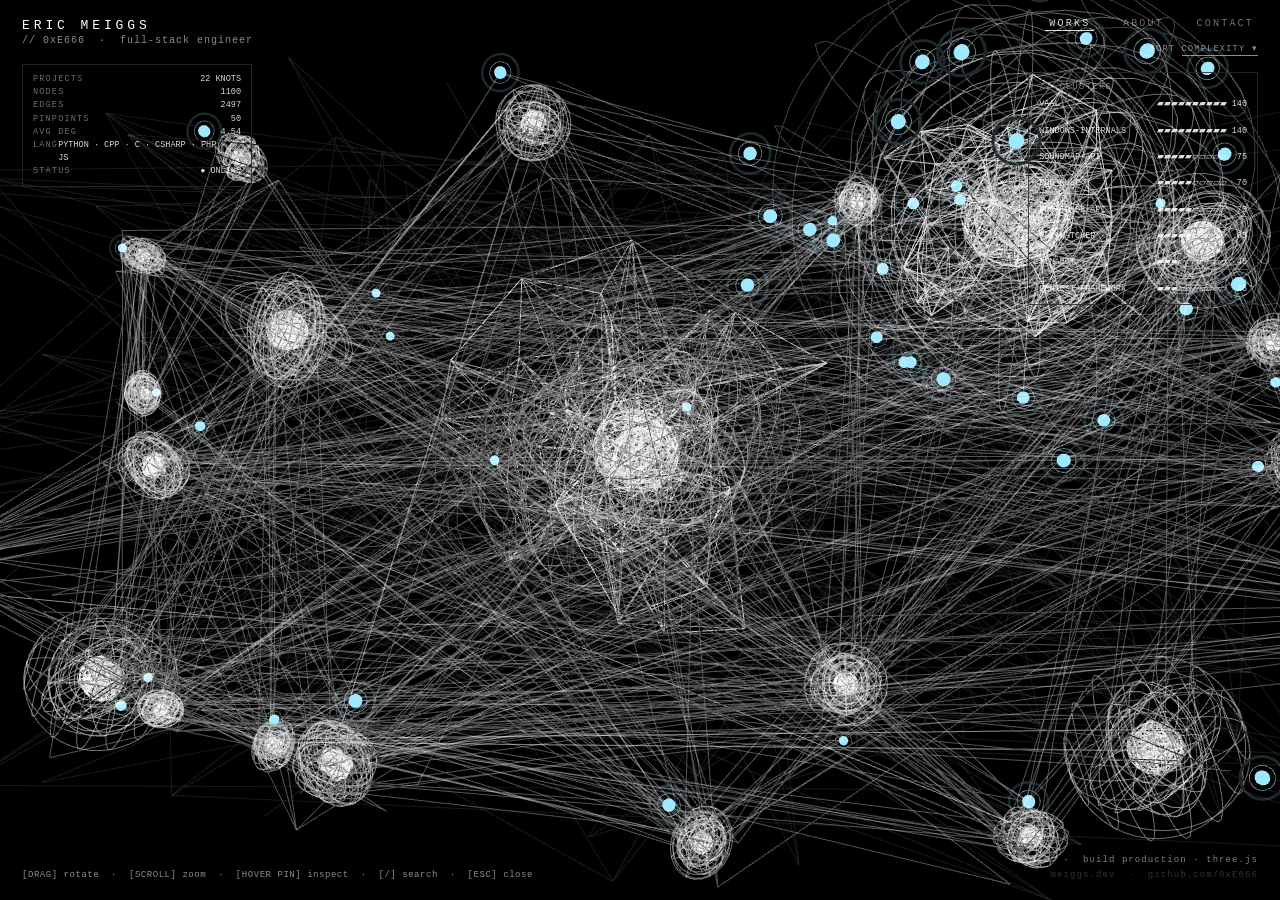
==== index.html @ 9df3b5aa "deploy: every project knot now has a snippet (50 pins, 22/22 coverage)" ====
<!DOCTYPE html>
<html lang="en">
<head>
  <meta charset="UTF-8" />
  <meta name="viewport" content="width=device-width, initial-scale=1.0" />
  <title>Eric Meiggs · 0xE666</title>
  <meta name="description" content="Eric Meiggs — full-stack engineer. Portfolio." />
  <script type="module" crossorigin src="/assets/index-dvigBc58.js"></script>
  <link rel="stylesheet" crossorigin href="/assets/index-BL75gTrv.css">
</head>
<body>
  <canvas id="bridge-canvas"></canvas>
  <div id="hud-root"></div>
  <div id="codepanel-root"></div>
  <div id="overlay-root"></div>
  <div id="fallback" class="fallback" style="display:none">
    <h1 style="font-family:var(--mono); font-size:14px; letter-spacing:0.3em;">ERIC MEIGGS — 0xE666</h1>
    <p style="opacity:0.7;">Your device doesn't support WebGL. Static project list below.</p>
    <table id="fallback-table"></table>
  </div>
</body>
</html>
---- assets/index-BL75gTrv.css ----
:root{--bg: #000;--fg: #fff;--line: #2a2a2a;--dim: rgba(255, 255, 255, .5);--faint: rgba(255, 255, 255, .1);--mono: ui-monospace, "JetBrains Mono", "SF Mono", monospace}*{box-sizing:border-box}html,body{margin:0;padding:0;background:var(--bg);color:var(--fg);font-family:var(--mono);overflow:hidden;height:100%;overscroll-behavior:none}#bridge-canvas{position:fixed;inset:0;display:block;width:100%;height:100%;touch-action:none}.hud{position:absolute;pointer-events:none;color:var(--fg)}.hud .lbl{font-size:9px;letter-spacing:.18em;opacity:.9}.hud .sub{font-size:8px;letter-spacing:.08em;opacity:.45}.hud .num{font-size:8px;opacity:.6;font-feature-settings:"tnum"}.tl{top:18px;left:22px}.tl .name{font-size:13px;letter-spacing:.3em}.tl .handle{font-size:10px;opacity:.55;margin-top:2px;letter-spacing:.1em}.tl .instrument{margin-top:18px;border:1px solid var(--line);padding:8px 10px;width:230px;font-size:8.5px;line-height:1.55;opacity:.85}.tl .instrument .row{display:flex;justify-content:space-between}.tl .instrument .key{opacity:.5;letter-spacing:.14em}.tr{top:18px;right:22px;text-align:right}.tr nav{font-size:10px;letter-spacing:.22em;opacity:.85;pointer-events:auto}.tr nav span,.tr nav b{opacity:.5;cursor:pointer;padding:0 4px}.tr nav b{font-weight:400;opacity:1;border-bottom:1px solid var(--fg);padding-bottom:1px}.tr .sort{font-size:8.5px;opacity:.55;margin-top:14px;letter-spacing:.15em}.tr .sort u{text-decoration:none;border-bottom:1px solid var(--fg);padding-bottom:1px}.tr .stats{margin-top:18px;border:1px solid var(--line);padding:8px 10px;font-size:8.5px;opacity:.85;line-height:1.55;min-width:200px;text-align:left}.bl{bottom:18px;left:22px;font-size:9px;opacity:.55;letter-spacing:.06em;line-height:1.6}.br{bottom:18px;right:22px;font-size:9px;opacity:.5;letter-spacing:.12em;text-align:right;line-height:1.6}.sidelist{position:absolute;right:22px;bottom:60px;border:1px solid var(--line);padding:8px 10px;max-width:260px;font-size:8.5px;opacity:.85;line-height:1.7}.sidelist h4{margin:0 0 6px;font-size:8px;letter-spacing:.22em;opacity:.6;font-weight:400}.sidelist .row{display:flex;justify-content:space-between;gap:10px}.sidelist .row span:last-child{opacity:.5;font-size:8px}.codepanel{position:absolute;left:50%;top:50%;transform:translate(-50%,-50%);width:540px;max-width:calc(100vw - 80px);background:#000000eb;border:1px solid var(--fg);box-shadow:0 0 60px #ffffff0f,inset 0 0 60px #ffffff05;font-size:10px;line-height:1.55;pointer-events:auto;display:none}.codepanel.open{display:block}.codepanel .tabs{display:flex;border-bottom:1px solid var(--line);font-size:8px;letter-spacing:.18em}.codepanel .tab{padding:7px 12px;border-right:1px solid var(--line);opacity:.55;cursor:pointer;user-select:none}.codepanel .tab.active{opacity:1;background:#0a0a0a}.codepanel .head{padding:8px 12px;font-size:8px;letter-spacing:.18em;opacity:.55;border-bottom:1px solid var(--line);display:flex;justify-content:space-between}.codepanel pre{margin:0;padding:10px 14px 12px;font-family:var(--mono);color:#e8e8e8;font-size:10.5px;line-height:1.55;overflow-x:auto;max-height:60vh}.codepanel pre .ln{display:inline-block;width:28px;opacity:.3;user-select:none}.codepanel .footer{border-top:1px solid var(--line);padding:6px 12px;font-size:7.5px;letter-spacing:.18em;opacity:.6;display:flex;justify-content:space-between}.codepanel .token.keyword,.codepanel .token.builtin{color:#9ec5ff}.codepanel .token.class-name,.codepanel .token.constant{color:#c8b3ff}.codepanel .token.function{color:#ffd089}.codepanel .token.string{color:#a8d8a8}.codepanel .token.number{color:#ffb3a8}.codepanel .token.comment{color:#666;font-style:italic}.codepanel .token.operator,.codepanel .token.punctuation{color:#cfcfcf}.slidepanel{position:absolute;top:0;right:0;width:380px;max-width:90vw;height:100%;background:#000000f5;border-left:1px solid var(--line);padding:80px 28px 28px;transform:translate(100%);transition:transform .32s ease;pointer-events:auto;font-size:12px;line-height:1.6;overflow-y:auto}.slidepanel.open{transform:translate(0)}.slidepanel h3{font-size:11px;letter-spacing:.2em;opacity:.55;font-weight:400;margin:0 0 12px}.slidepanel a{color:var(--fg)}.slidepanel .close{position:absolute;top:18px;right:22px;font-size:18px;cursor:pointer;opacity:.6}.search-overlay{position:absolute;top:50%;left:50%;transform:translate(-50%,-50%);width:480px;background:#000;border:1px solid var(--fg);padding:12px;pointer-events:auto;display:none}.search-overlay.open{display:block}.search-overlay input{width:100%;background:transparent;border:0;outline:0;color:var(--fg);font-family:var(--mono);font-size:12px}.search-overlay .results{margin-top:10px;max-height:50vh;overflow-y:auto}.search-overlay .result{padding:6px 8px;cursor:pointer;font-size:10px;opacity:.8;letter-spacing:.05em}.search-overlay .result.active{background:#1a1a1a;opacity:1}.fallback{position:fixed;inset:0;padding:80px 60px;background:#000;color:#fff;font-family:var(--mono);overflow-y:auto}.fallback table{width:100%;border-collapse:collapse;font-size:12px}.fallback th,.fallback td{text-align:left;padding:6px 10px;border-bottom:1px solid var(--line)}.pin-tooltip{position:fixed;pointer-events:none;background:#000000eb;border:1px solid #9ee9ff;color:#9ee9ff;font-family:var(--mono);font-size:9.5px;letter-spacing:.12em;padding:5px 9px;white-space:nowrap;opacity:0;transition:opacity .12s ease;z-index:50}.pin-tooltip.visible{opacity:1}@media (max-width: 720px){.tl .instrument{display:none}.tl .name{font-size:11px}.tl .handle{font-size:9px}.tr .stats,.tr .sort{display:none}.tr nav{font-size:9px;letter-spacing:.18em}.bl{font-size:8.5px;max-width:60vw;line-height:1.5}.br{font-size:8px}.codepanel{width:calc(100vw - 32px);max-height:80vh}.codepanel pre{font-size:9.5px;max-height:50vh}.slidepanel{width:100%;max-width:100%;padding:70px 22px 22px}.search-overlay{width:calc(100vw - 32px)}}@media (max-width: 480px){.tl{top:12px;left:14px}.tr{top:12px;right:14px}.bl{display:none}.br{bottom:12px;right:14px}}
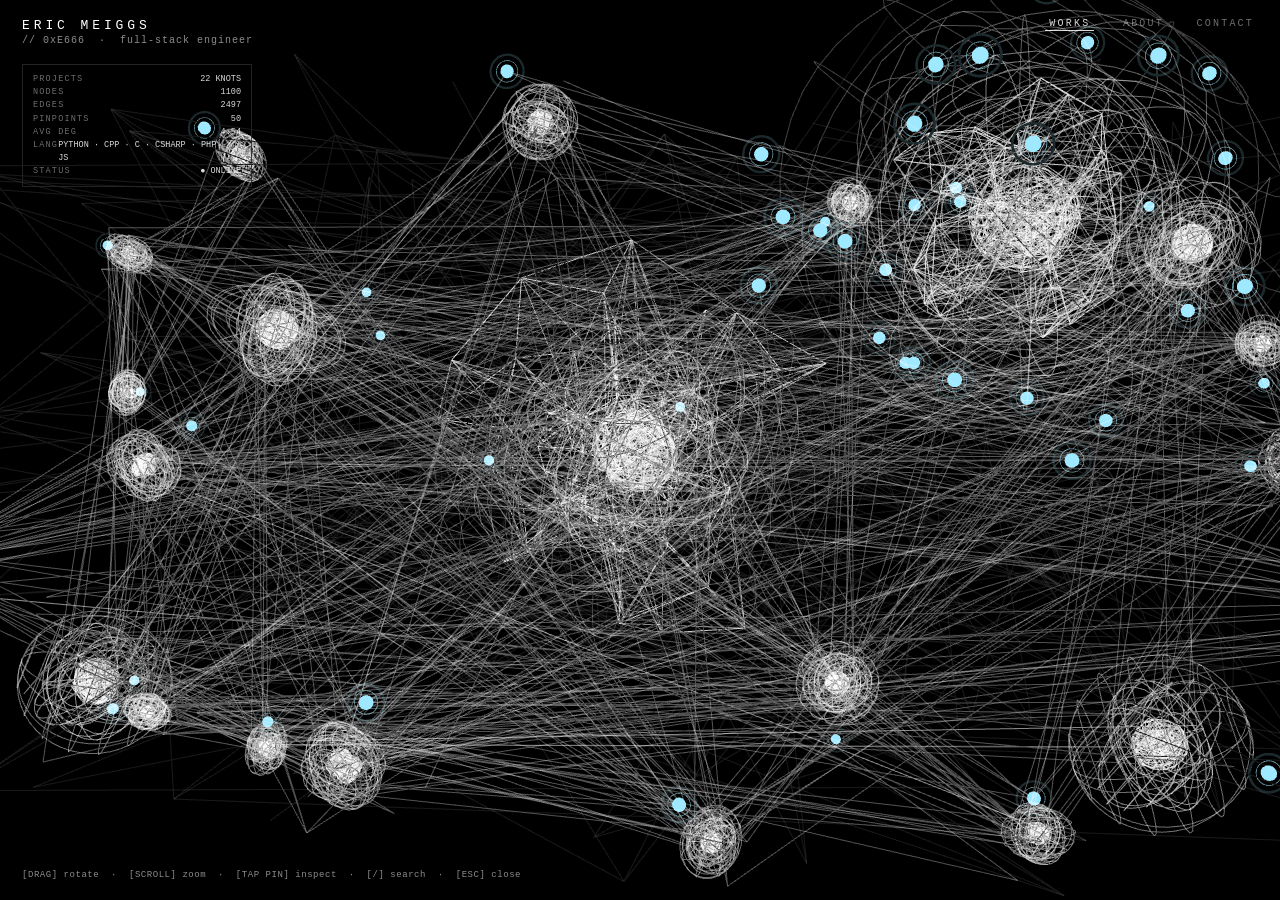
==== commit d3e0567e: "deploy: hud cleanup + mobile tap detector (source 3331495)" ====
--- a/index.html
+++ b/index.html
@@ -5,7 +5,7 @@
   <meta name="viewport" content="width=device-width, initial-scale=1.0" />
   <title>Eric Meiggs · 0xE666</title>
   <meta name="description" content="Eric Meiggs — full-stack engineer. Portfolio." />
-  <script type="module" crossorigin src="/assets/index-dvigBc58.js"></script>
+  <script type="module" crossorigin src="/assets/index-DVnOeVTQ.js"></script>
   <link rel="stylesheet" crossorigin href="/assets/index-BL75gTrv.css">
 </head>
 <body>
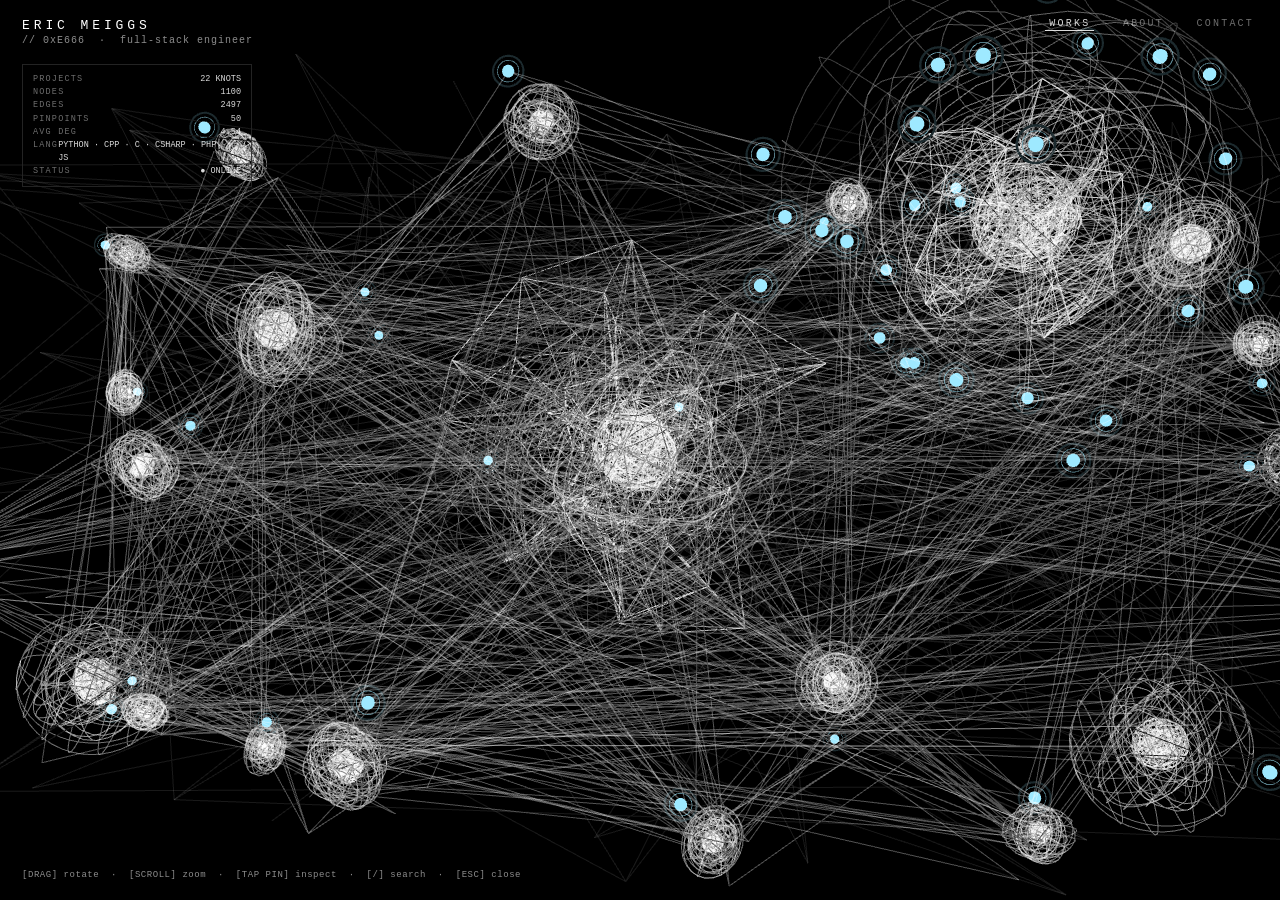
==== commit 22bbdce0: "deploy: rewritten about blurb (source 4989698)" ====
--- a/index.html
+++ b/index.html
@@ -5,7 +5,7 @@
   <meta name="viewport" content="width=device-width, initial-scale=1.0" />
   <title>Eric Meiggs · 0xE666</title>
   <meta name="description" content="Eric Meiggs — full-stack engineer. Portfolio." />
-  <script type="module" crossorigin src="/assets/index-DVnOeVTQ.js"></script>
+  <script type="module" crossorigin src="/assets/index-4WIEseSQ.js"></script>
   <link rel="stylesheet" crossorigin href="/assets/index-BL75gTrv.css">
 </head>
 <body>
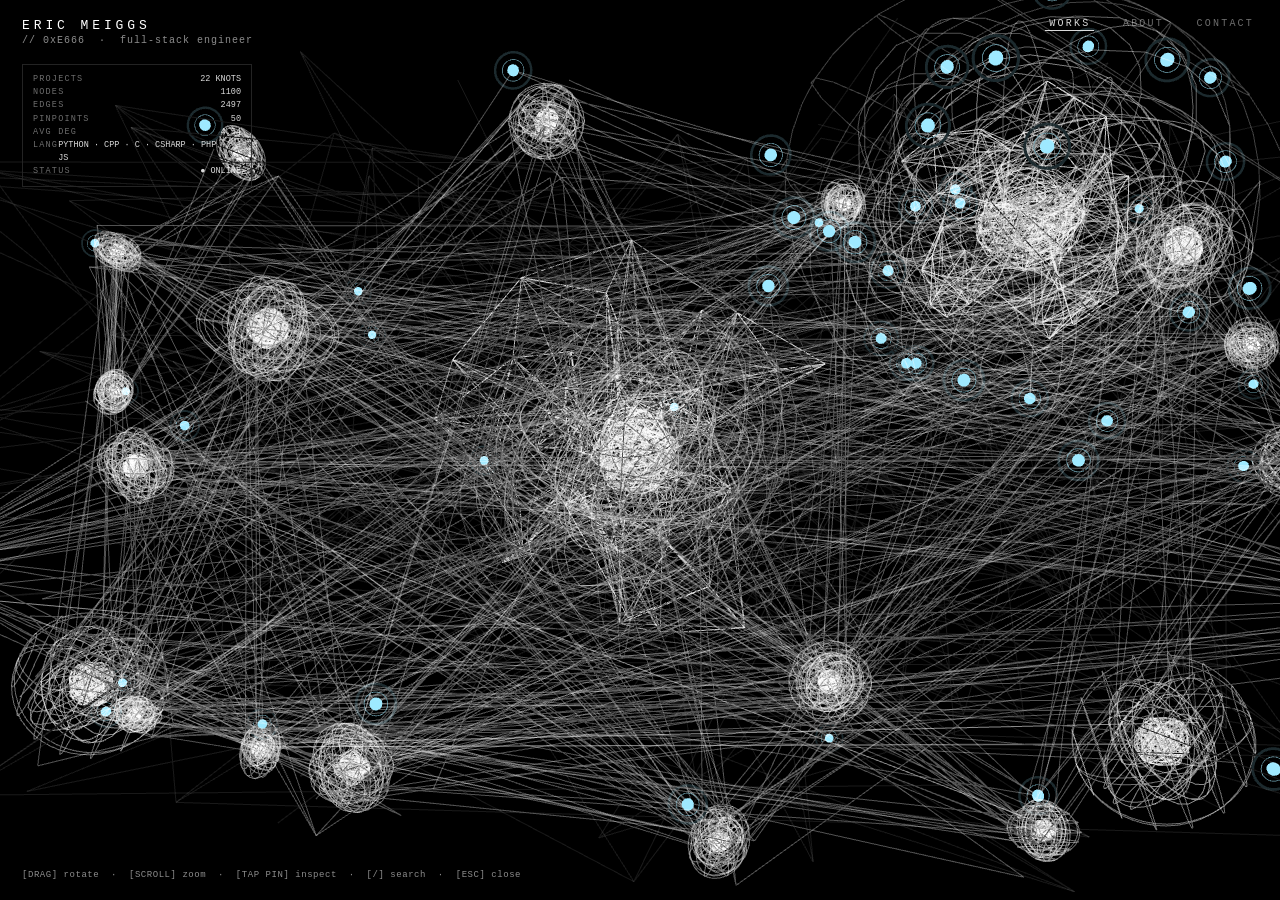
==== commit 61e6d988: "deploy: about blurb without project names (source 70fec88)" ====
--- a/index.html
+++ b/index.html
@@ -5,7 +5,7 @@
   <meta name="viewport" content="width=device-width, initial-scale=1.0" />
   <title>Eric Meiggs · 0xE666</title>
   <meta name="description" content="Eric Meiggs — full-stack engineer. Portfolio." />
-  <script type="module" crossorigin src="/assets/index-4WIEseSQ.js"></script>
+  <script type="module" crossorigin src="/assets/index-CdI-jD5I.js"></script>
   <link rel="stylesheet" crossorigin href="/assets/index-BL75gTrv.css">
 </head>
 <body>
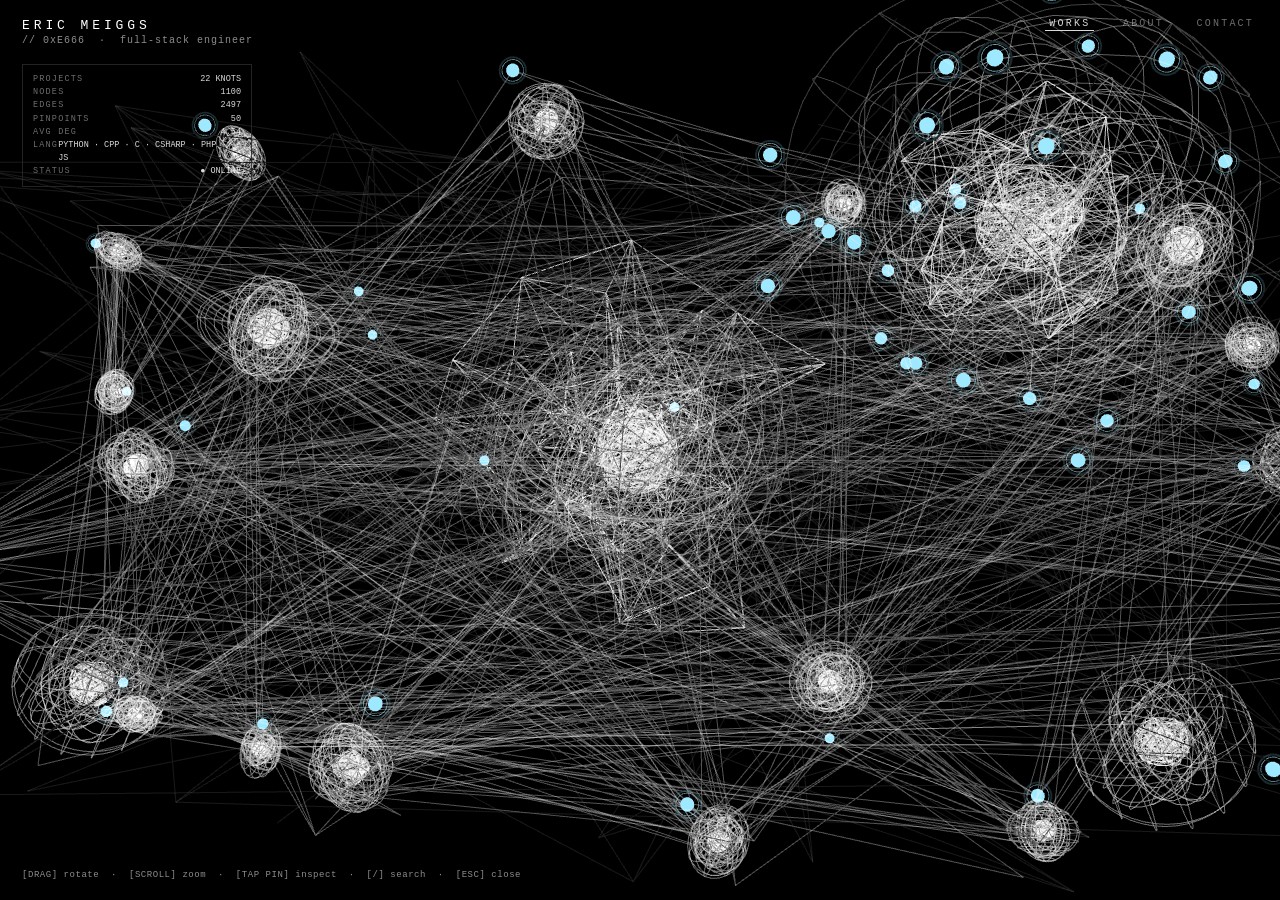
==== commit eba58307: "deploy: confident about voice (source 155e6de)" ====
--- a/index.html
+++ b/index.html
@@ -5,7 +5,7 @@
   <meta name="viewport" content="width=device-width, initial-scale=1.0" />
   <title>Eric Meiggs · 0xE666</title>
   <meta name="description" content="Eric Meiggs — full-stack engineer. Portfolio." />
-  <script type="module" crossorigin src="/assets/index-CdI-jD5I.js"></script>
+  <script type="module" crossorigin src="/assets/index-qRg9KApu.js"></script>
   <link rel="stylesheet" crossorigin href="/assets/index-BL75gTrv.css">
 </head>
 <body>
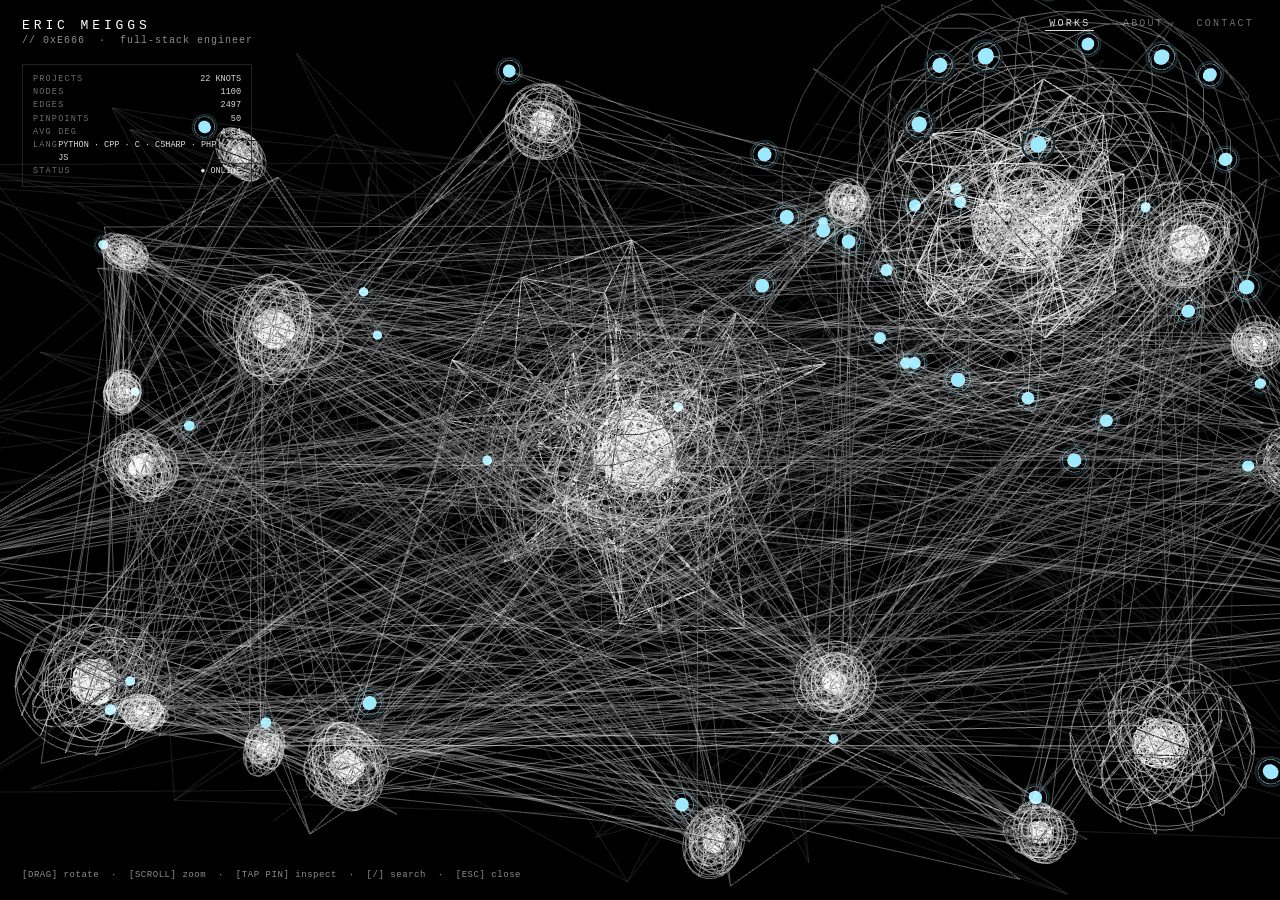
==== commit 843fe13e: "deploy: RE paragraph rewrite (source 46e2ed8)" ====
--- a/index.html
+++ b/index.html
@@ -5,7 +5,7 @@
   <meta name="viewport" content="width=device-width, initial-scale=1.0" />
   <title>Eric Meiggs · 0xE666</title>
   <meta name="description" content="Eric Meiggs — full-stack engineer. Portfolio." />
-  <script type="module" crossorigin src="/assets/index-qRg9KApu.js"></script>
+  <script type="module" crossorigin src="/assets/index-cP-yYiKr.js"></script>
   <link rel="stylesheet" crossorigin href="/assets/index-BL75gTrv.css">
 </head>
 <body>
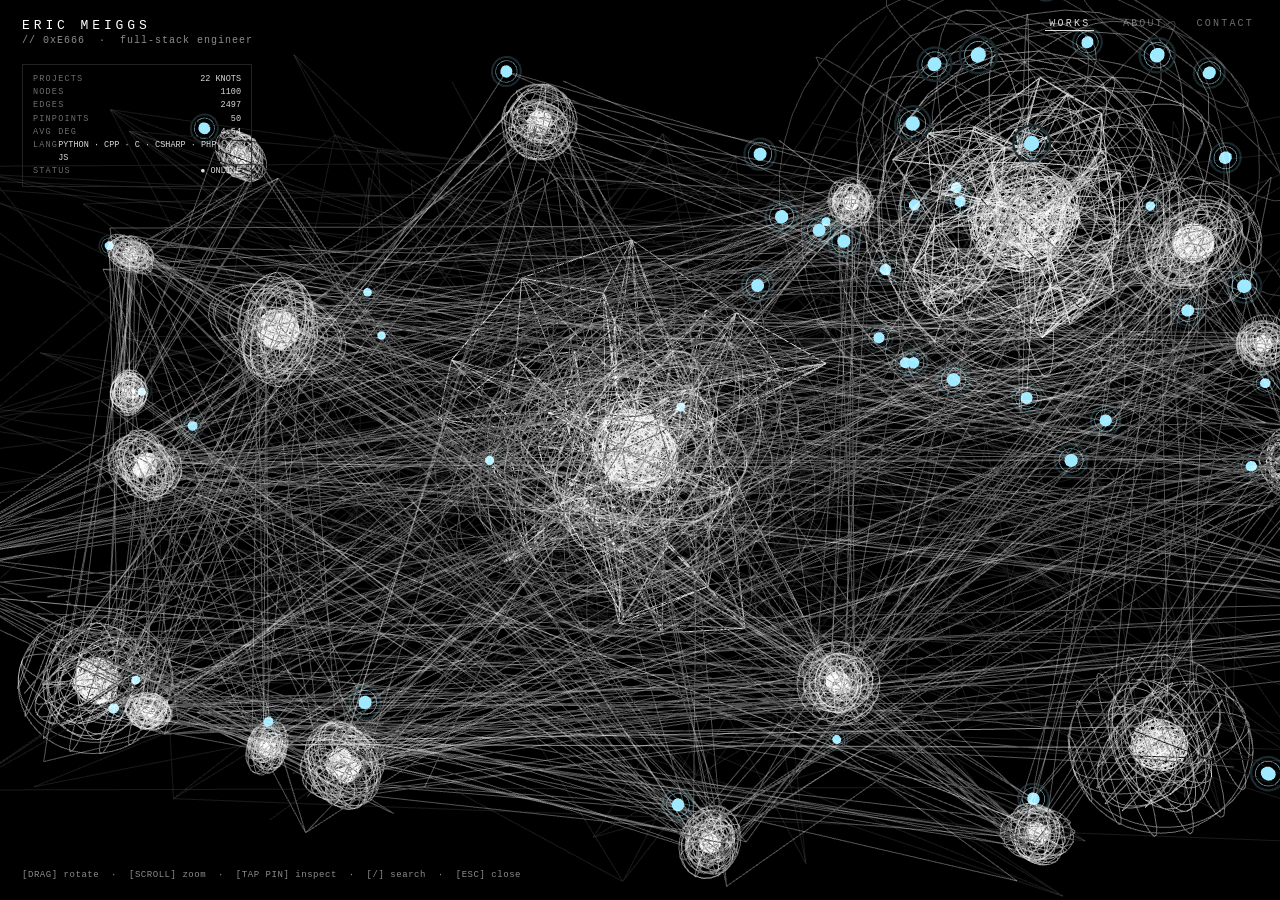
==== commit 2ee83e4f: "deploy: visited-tint + search fix + tab overflow (source 306377a)" ====
--- a/index.html
+++ b/index.html
@@ -5,8 +5,8 @@
   <meta name="viewport" content="width=device-width, initial-scale=1.0" />
   <title>Eric Meiggs · 0xE666</title>
   <meta name="description" content="Eric Meiggs — full-stack engineer. Portfolio." />
-  <script type="module" crossorigin src="/assets/index-cP-yYiKr.js"></script>
-  <link rel="stylesheet" crossorigin href="/assets/index-BL75gTrv.css">
+  <script type="module" crossorigin src="/assets/index-RBSVbaII.js"></script>
+  <link rel="stylesheet" crossorigin href="/assets/index-Fc9-zuga.css">
 </head>
 <body>
   <canvas id="bridge-canvas"></canvas>
--- a/assets/index-Fc9-zuga.css
+++ b/assets/index-Fc9-zuga.css
@@ -0,0 +1 @@
+:root{--bg: #000;--fg: #fff;--line: #2a2a2a;--dim: rgba(255, 255, 255, .5);--faint: rgba(255, 255, 255, .1);--mono: ui-monospace, "JetBrains Mono", "SF Mono", monospace}*{box-sizing:border-box}html,body{margin:0;padding:0;background:var(--bg);color:var(--fg);font-family:var(--mono);overflow:hidden;height:100%;overscroll-behavior:none}#bridge-canvas{position:fixed;inset:0;display:block;width:100%;height:100%;touch-action:none}.hud{position:absolute;pointer-events:none;color:var(--fg)}.hud .lbl{font-size:9px;letter-spacing:.18em;opacity:.9}.hud .sub{font-size:8px;letter-spacing:.08em;opacity:.45}.hud .num{font-size:8px;opacity:.6;font-feature-settings:"tnum"}.tl{top:18px;left:22px}.tl .name{font-size:13px;letter-spacing:.3em}.tl .handle{font-size:10px;opacity:.55;margin-top:2px;letter-spacing:.1em}.tl .instrument{margin-top:18px;border:1px solid var(--line);padding:8px 10px;width:230px;font-size:8.5px;line-height:1.55;opacity:.85}.tl .instrument .row{display:flex;justify-content:space-between}.tl .instrument .key{opacity:.5;letter-spacing:.14em}.tr{top:18px;right:22px;text-align:right}.tr nav{font-size:10px;letter-spacing:.22em;opacity:.85;pointer-events:auto}.tr nav span,.tr nav b{opacity:.5;cursor:pointer;padding:0 4px}.tr nav b{font-weight:400;opacity:1;border-bottom:1px solid var(--fg);padding-bottom:1px}.tr .sort{font-size:8.5px;opacity:.55;margin-top:14px;letter-spacing:.15em}.tr .sort u{text-decoration:none;border-bottom:1px solid var(--fg);padding-bottom:1px}.tr .stats{margin-top:18px;border:1px solid var(--line);padding:8px 10px;font-size:8.5px;opacity:.85;line-height:1.55;min-width:200px;text-align:left}.bl{bottom:18px;left:22px;font-size:9px;opacity:.55;letter-spacing:.06em;line-height:1.6}.br{bottom:18px;right:22px;font-size:9px;opacity:.5;letter-spacing:.12em;text-align:right;line-height:1.6}.sidelist{position:absolute;right:22px;bottom:60px;border:1px solid var(--line);padding:8px 10px;max-width:260px;font-size:8.5px;opacity:.85;line-height:1.7}.sidelist h4{margin:0 0 6px;font-size:8px;letter-spacing:.22em;opacity:.6;font-weight:400}.sidelist .row{display:flex;justify-content:space-between;gap:10px}.sidelist .row span:last-child{opacity:.5;font-size:8px}.codepanel{position:absolute;left:50%;top:50%;transform:translate(-50%,-50%);width:540px;max-width:calc(100vw - 80px);background:#000000eb;border:1px solid var(--fg);box-shadow:0 0 60px #ffffff0f,inset 0 0 60px #ffffff05;font-size:10px;line-height:1.55;pointer-events:auto;display:none}.codepanel.open{display:block}.codepanel .tabs{display:flex;flex-wrap:nowrap;border-bottom:1px solid var(--line);font-size:8px;letter-spacing:.18em;overflow-x:auto;overflow-y:hidden;max-width:100%;scrollbar-width:thin}.codepanel .tabs::-webkit-scrollbar{height:4px}.codepanel .tabs::-webkit-scrollbar-thumb{background:#333}.codepanel .tab{padding:7px 12px;border-right:1px solid var(--line);opacity:.55;cursor:pointer;user-select:none;white-space:nowrap;flex-shrink:0}.codepanel .tab.active{opacity:1;background:#0a0a0a}.codepanel .head{padding:8px 12px;font-size:8px;letter-spacing:.18em;opacity:.55;border-bottom:1px solid var(--line);display:flex;justify-content:space-between}.codepanel pre{margin:0;padding:10px 14px 12px;font-family:var(--mono);color:#e8e8e8;font-size:10.5px;line-height:1.55;overflow-x:auto;max-height:60vh}.codepanel pre .ln{display:inline-block;width:28px;opacity:.3;user-select:none}.codepanel .footer{border-top:1px solid var(--line);padding:6px 12px;font-size:7.5px;letter-spacing:.18em;opacity:.6;display:flex;justify-content:space-between}.codepanel .token.keyword,.codepanel .token.builtin{color:#9ec5ff}.codepanel .token.class-name,.codepanel .token.constant{color:#c8b3ff}.codepanel .token.function{color:#ffd089}.codepanel .token.string{color:#a8d8a8}.codepanel .token.number{color:#ffb3a8}.codepanel .token.comment{color:#666;font-style:italic}.codepanel .token.operator,.codepanel .token.punctuation{color:#cfcfcf}.slidepanel{position:absolute;top:0;right:0;width:380px;max-width:90vw;height:100%;background:#000000f5;border-left:1px solid var(--line);padding:80px 28px 28px;transform:translate(100%);transition:transform .32s ease;pointer-events:auto;font-size:12px;line-height:1.6;overflow-y:auto}.slidepanel.open{transform:translate(0)}.slidepanel h3{font-size:11px;letter-spacing:.2em;opacity:.55;font-weight:400;margin:0 0 12px}.slidepanel a{color:var(--fg)}.slidepanel .close{position:absolute;top:18px;right:22px;font-size:18px;cursor:pointer;opacity:.6}.search-overlay{position:absolute;top:50%;left:50%;transform:translate(-50%,-50%);width:480px;background:#000;border:1px solid var(--fg);padding:12px;pointer-events:auto;display:none}.search-overlay.open{display:block}.search-overlay input{width:100%;background:transparent;border:0;outline:0;color:var(--fg);font-family:var(--mono);font-size:12px}.search-overlay .results{margin-top:10px;max-height:50vh;overflow-y:auto}.search-overlay .result{padding:6px 8px;cursor:pointer;font-size:10px;opacity:.8;letter-spacing:.05em}.search-overlay .result.active{background:#1a1a1a;opacity:1}.fallback{position:fixed;inset:0;padding:80px 60px;background:#000;color:#fff;font-family:var(--mono);overflow-y:auto}.fallback table{width:100%;border-collapse:collapse;font-size:12px}.fallback th,.fallback td{text-align:left;padding:6px 10px;border-bottom:1px solid var(--line)}.pin-tooltip{position:fixed;pointer-events:none;background:#000000eb;border:1px solid #9ee9ff;color:#9ee9ff;font-family:var(--mono);font-size:9.5px;letter-spacing:.12em;padding:5px 9px;white-space:nowrap;opacity:0;transition:opacity .12s ease;z-index:50}.pin-tooltip.visible{opacity:1}@media (max-width: 720px){.tl .instrument{display:none}.tl .name{font-size:11px}.tl .handle{font-size:9px}.tr .stats,.tr .sort{display:none}.tr nav{font-size:9px;letter-spacing:.18em}.bl{font-size:8.5px;max-width:60vw;line-height:1.5}.br{font-size:8px}.codepanel{width:calc(100vw - 32px);max-height:80vh}.codepanel pre{font-size:9.5px;max-height:50vh}.slidepanel{width:100%;max-width:100%;padding:70px 22px 22px}.search-overlay{width:calc(100vw - 32px)}}@media (max-width: 480px){.tl{top:12px;left:14px}.tr{top:12px;right:14px}.bl{display:none}.br{bottom:12px;right:14px}}
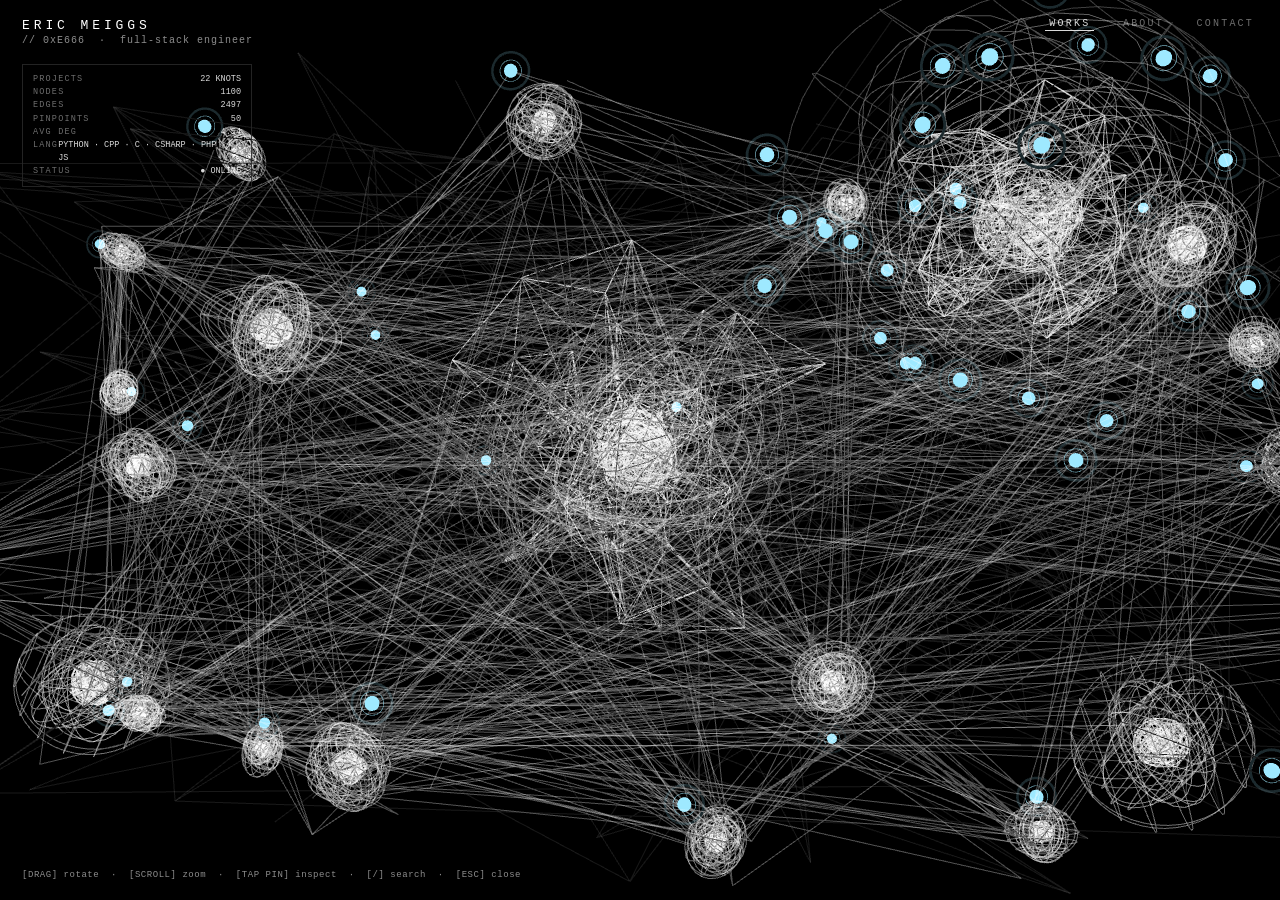
==== commit 860878a4: "deploy: contact email -> eric@meiggs.dev" ====
--- a/index.html
+++ b/index.html
@@ -5,7 +5,7 @@
   <meta name="viewport" content="width=device-width, initial-scale=1.0" />
   <title>Eric Meiggs · 0xE666</title>
   <meta name="description" content="Eric Meiggs — full-stack engineer. Portfolio." />
-  <script type="module" crossorigin src="/assets/index-RBSVbaII.js"></script>
+  <script type="module" crossorigin src="/assets/index-Tf9ZHcm4.js"></script>
   <link rel="stylesheet" crossorigin href="/assets/index-Fc9-zuga.css">
 </head>
 <body>
